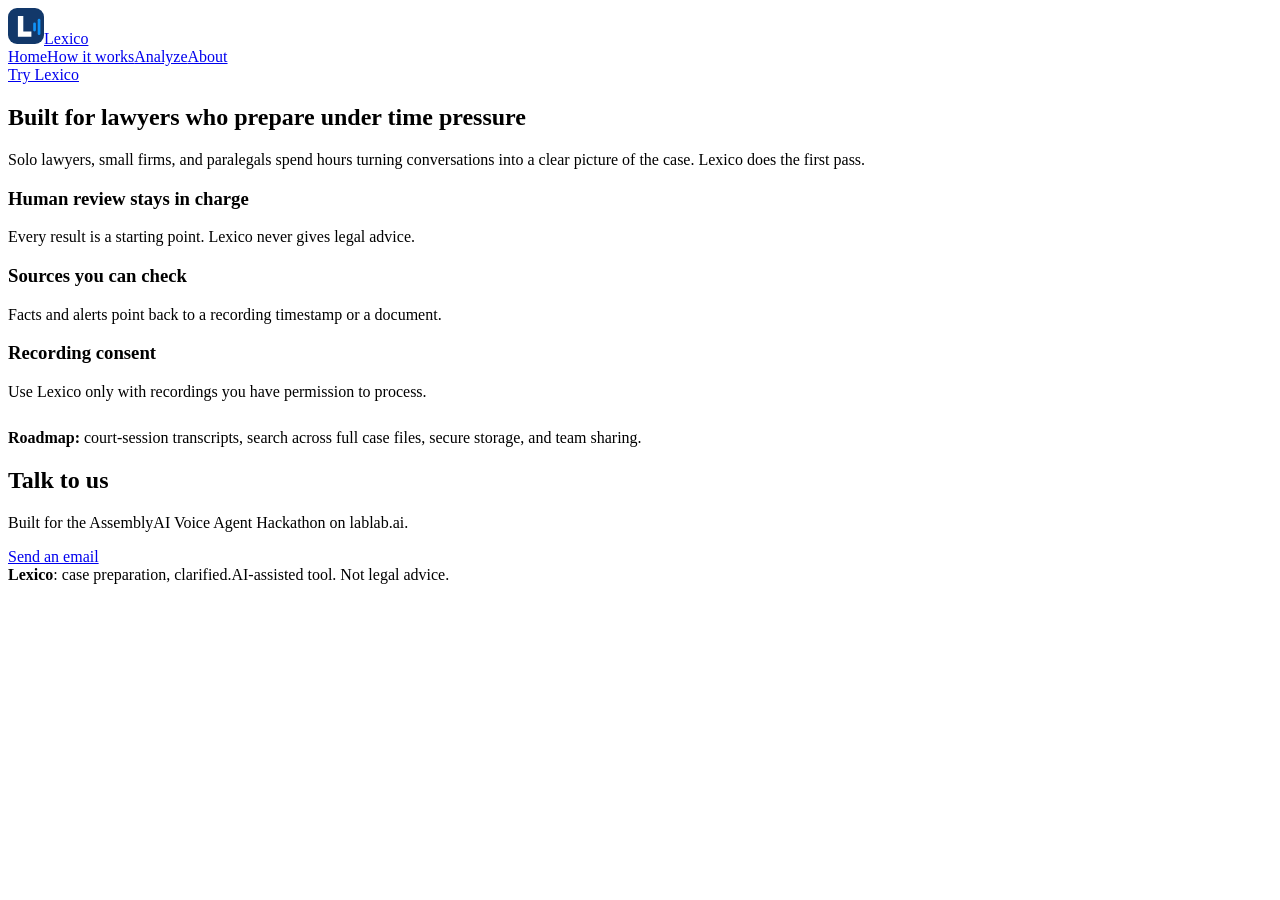
==== about.html @ 612268ec "Add files via upload" ====
<!DOCTYPE html>
<html lang="en"><head><meta charset="utf-8"><meta name="viewport" content="width=device-width, initial-scale=1">
<title>About Lexico</title><meta name="description" content="Who Lexico is for and where it is going.">
<link rel="icon" href="data:image/svg+xml,%3Csvg xmlns='http://www.w3.org/2000/svg' viewBox='0 0 40 40'%3E%3Crect width='40' height='40' rx='10' fill='%2312386A'/%3E%3Cpath d='M11 9h6v17h9v6H11z' fill='white'/%3E%3Crect x='28' y='16' width='3' height='10' rx='1.5' fill='%231192F7'/%3E%3Crect x='33' y='12' width='3' height='18' rx='1.5' fill='%231192F7'/%3E%3C/svg%3E">
<link href="https://fonts.googleapis.com/css2?family=Inter:wght@400;500;600;800&display=swap" rel="stylesheet">
<link rel="stylesheet" href="css/style.css"></head><body>
<header><div class="wrap bar"><a class="logo" href="index.html" aria-label="Lexico home">
<svg width="36" height="36" viewBox="0 0 40 40" aria-hidden="true"><rect width="40" height="40" rx="10" fill="#12386A"/><path d="M11 9h6v17h9v6H11z" fill="#fff"/><rect x="28" y="16" width="3" height="10" rx="1.5" fill="#1192F7"/><rect x="33" y="12" width="3" height="18" rx="1.5" fill="#1192F7"/></svg>Lexico</a><nav><a href="index.html">Home</a><a href="how-it-works.html">How it works</a><a href="analyze.html">Analyze</a><a href="about.html" class="on">About</a></nav><a class="btn small" href="analyze.html">Try Lexico</a></div></header>
<main><section id="about"><div class="wrap">
<h2>Built for lawyers who prepare under time pressure</h2>
<p class="sub">Solo lawyers, small firms, and paralegals spend hours turning conversations into a clear picture of the case. Lexico does the first pass.</p>
<div class="grid3">
<div class="card"><h3>Human review stays in charge</h3><p>Every result is a starting point. Lexico never gives legal advice.</p></div>
<div class="card"><h3>Sources you can check</h3><p>Facts and alerts point back to a recording timestamp or a document.</p></div>
<div class="card"><h3>Recording consent</h3><p>Use Lexico only with recordings you have permission to process.</p></div>
</div>
<p class="sub" style="margin-top:28px;margin-bottom:0"><b>Roadmap:</b> court-session transcripts, search across full case files, secure storage, and team sharing.</p>
</div></section><section id="contact"><div class="wrap"><div class="dark">
<h2>Talk to us</h2><p>Built for the AssemblyAI Voice Agent Hackathon on lablab.ai.</p>
<a class="btn" href="mailto:hello@example.com?subject=Lexico">Send an email</a>
</div></div></section></main>
<footer><div class="wrap"><span><b>Lexico</b>: case preparation, clarified.</span><span>AI-assisted tool. Not legal advice.</span></div></footer>
</body></html>
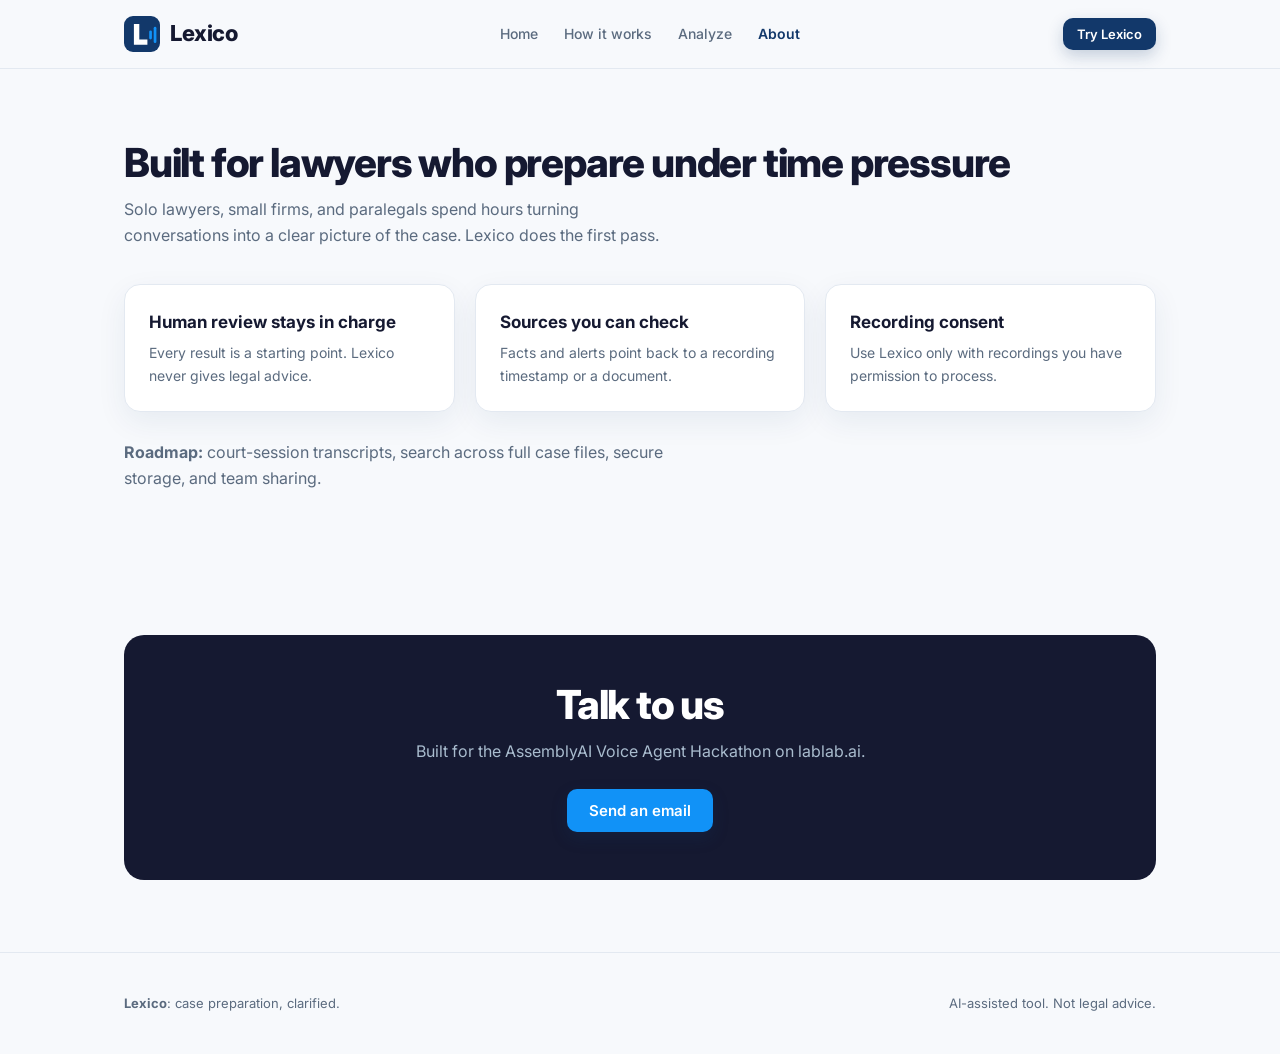
==== commit c47c53f5: "Add files via upload" ====
--- a/about.html
+++ b/about.html
@@ -3,7 +3,7 @@
 <title>About Lexico</title><meta name="description" content="Who Lexico is for and where it is going.">
 <link rel="icon" href="data:image/svg+xml,%3Csvg xmlns='http://www.w3.org/2000/svg' viewBox='0 0 40 40'%3E%3Crect width='40' height='40' rx='10' fill='%2312386A'/%3E%3Cpath d='M11 9h6v17h9v6H11z' fill='white'/%3E%3Crect x='28' y='16' width='3' height='10' rx='1.5' fill='%231192F7'/%3E%3Crect x='33' y='12' width='3' height='18' rx='1.5' fill='%231192F7'/%3E%3C/svg%3E">
 <link href="https://fonts.googleapis.com/css2?family=Inter:wght@400;500;600;800&display=swap" rel="stylesheet">
-<link rel="stylesheet" href="css/style.css"></head><body>
+<link rel="stylesheet" href="style.css"></head><body>
 <header><div class="wrap bar"><a class="logo" href="index.html" aria-label="Lexico home">
 <svg width="36" height="36" viewBox="0 0 40 40" aria-hidden="true"><rect width="40" height="40" rx="10" fill="#12386A"/><path d="M11 9h6v17h9v6H11z" fill="#fff"/><rect x="28" y="16" width="3" height="10" rx="1.5" fill="#1192F7"/><rect x="33" y="12" width="3" height="18" rx="1.5" fill="#1192F7"/></svg>Lexico</a><nav><a href="index.html">Home</a><a href="how-it-works.html">How it works</a><a href="analyze.html">Analyze</a><a href="about.html" class="on">About</a></nav><a class="btn small" href="analyze.html">Try Lexico</a></div></header>
 <main><section id="about"><div class="wrap">
--- a/style.css
+++ b/style.css
@@ -0,0 +1,75 @@
+:root{--navy:#12386A;--ink:#151931;--accent:#1192F7;--bg:#F7F9FC;--card:#fff;--muted:#A9BCCE;--text2:#5B6B7F;--alert:#E5484D;--ok:#448C7C}
+*{box-sizing:border-box;margin:0}
+html{scroll-behavior:smooth}
+body{font-family:Inter,system-ui,sans-serif;background:var(--bg);color:var(--ink);line-height:1.6}
+a{color:inherit;text-decoration:none}
+.wrap{max-width:1080px;margin:0 auto;padding:0 24px}
+:focus-visible{outline:3px solid var(--accent);outline-offset:2px}
+header{position:sticky;top:0;z-index:10;background:rgba(247,249,252,.92);backdrop-filter:blur(8px);border-bottom:1px solid #e3e9f1}
+.bar{display:flex;align-items:center;justify-content:space-between;height:68px}
+.logo{display:flex;align-items:center;gap:10px;font-weight:800;font-size:22px;letter-spacing:-.5px}
+nav{display:flex;gap:26px;font-size:14px;font-weight:500;color:var(--text2)}
+nav a:hover{color:var(--navy)}
+.btn{display:inline-block;background:var(--navy);color:#fff;border:0;border-radius:10px;padding:12px 22px;font:600 15px Inter,sans-serif;cursor:pointer;box-shadow:0 6px 16px rgba(18,56,106,.22)}
+.btn:hover{background:#0e2d55}.btn:disabled{opacity:.4;cursor:not-allowed;box-shadow:none}
+.btn.ghost{background:transparent;color:var(--navy);border:1.5px solid var(--muted);box-shadow:none}
+.btn.small{padding:8px 14px;font-size:13px}
+.hero{padding:88px 0 72px;display:grid;grid-template-columns:1.1fr .9fr;gap:56px;align-items:center}
+h1{font-size:clamp(38px,6vw,64px);line-height:1.04;letter-spacing:-2px;font-weight:800}
+h2{font-size:clamp(28px,4vw,40px);letter-spacing:-1.2px;line-height:1.1;font-weight:800;margin-bottom:12px}
+.lead{font-size:18px;color:var(--text2);margin:22px 0 30px;max-width:46ch}
+.row{display:flex;gap:12px;flex-wrap:wrap}
+.card{background:var(--card);border:1px solid #e3e9f1;border-radius:16px;padding:24px;box-shadow:0 10px 30px rgba(18,56,106,.07)}
+.pv small{color:var(--text2);font-size:13px}
+.pv h3{font-size:19px;margin:8px 0 18px;line-height:1.3}
+.stats{display:grid;grid-template-columns:repeat(3,1fr);gap:10px}
+.stat{background:var(--bg);border-radius:10px;padding:10px 14px;font-size:12px;color:var(--text2)}
+.stat b{display:block;font-size:22px;color:var(--ink)}
+.stat.red{background:#fdeaea}.stat.red b{color:var(--alert)}
+section{padding:72px 0}
+section.alt{background:#fff;border-top:1px solid #e3e9f1;border-bottom:1px solid #e3e9f1}
+.sub{color:var(--text2);max-width:56ch;margin-bottom:36px}
+.grid3{display:grid;grid-template-columns:repeat(3,1fr);gap:20px}
+.grid4{display:grid;grid-template-columns:repeat(4,1fr);gap:20px}
+.card h3{font-size:17px;margin-bottom:6px}
+.card p{font-size:14px;color:var(--text2)}
+.step{font-weight:800;font-size:13px;color:#fff;background:var(--accent);width:28px;height:28px;border-radius:50%;display:grid;place-items:center;margin-bottom:14px}
+.app{display:grid;grid-template-columns:360px 1fr;gap:24px;align-items:start}
+.drop{border:2px dashed var(--muted);border-radius:14px;padding:26px;text-align:center;color:var(--text2);font-size:14px;cursor:pointer;background:var(--bg)}
+.drop.on{border-color:var(--accent);background:#eaf5ff}
+.stack{display:grid;gap:12px;margin-top:14px}
+.mic{display:flex;align-items:center;justify-content:center;gap:10px}
+.dot{width:12px;height:12px;border-radius:50%;background:var(--accent)}
+.rec .dot{background:var(--alert);animation:pulse 1.1s infinite}
+@keyframes pulse{50%{box-shadow:0 0 0 8px rgba(229,72,77,.18)}}
+.tabs{display:flex;gap:6px;border-bottom:1px solid #e3e9f1;margin-bottom:18px;flex-wrap:wrap}
+.tab{background:none;border:0;padding:10px 14px;font:600 14px Inter,sans-serif;color:var(--text2);cursor:pointer;border-bottom:3px solid transparent}
+.tab[aria-selected=true]{color:var(--navy);border-color:var(--accent)}
+.badge{background:var(--alert);color:#fff;border-radius:99px;font-size:11px;padding:1px 7px;margin-left:6px}
+.pane{display:none;min-height:200px}.pane.on{display:block}
+.empty{color:var(--text2);font-size:14px;padding:24px 0}
+.kv{margin-bottom:14px}.kv b{display:block;font-size:13px;color:var(--navy);margin-bottom:2px}
+.kv div{font-size:14px;white-space:pre-wrap}
+.tl{border-left:2px solid var(--muted);margin-left:6px;padding-left:20px}
+.tl .ev{position:relative;margin-bottom:18px;font-size:14px}
+.tl .ev:before{content:"";position:absolute;left:-27px;top:6px;width:11px;height:11px;border-radius:50%;background:var(--accent);border:2px solid #fff}
+.tl .ev small{color:var(--text2);display:block}
+.flag{border-left:5px solid var(--alert);background:#fff6f6;border-radius:10px;padding:14px 16px;margin-bottom:14px;font-size:14px}
+.flag b{color:var(--alert)}
+.flag small{color:var(--text2);display:block;margin-top:6px}
+.tools{display:flex;gap:8px;margin-top:18px;flex-wrap:wrap}
+details{margin-top:18px;font-size:14px}summary{cursor:pointer;font-weight:600;color:var(--navy)}
+details p{margin-top:8px;color:var(--text2);white-space:pre-wrap}
+.msg{font-size:14px;margin-top:12px;color:var(--text2)}.msg.err{color:var(--alert)}
+.spin{display:inline-block;width:14px;height:14px;border:2px solid var(--muted);border-top-color:var(--accent);border-radius:50%;animation:sp .8s linear infinite;vertical-align:-2px;margin-right:8px}
+@keyframes sp{to{transform:rotate(360deg)}}
+.dark{background:var(--ink);color:#fff;border-radius:20px;padding:48px;text-align:center}
+.dark p{color:var(--muted);margin:8px 0 24px}
+.dark .btn{background:var(--accent)}
+footer{padding:40px 0;font-size:13px;color:var(--text2);border-top:1px solid #e3e9f1}
+footer .wrap{display:flex;justify-content:space-between;gap:20px;flex-wrap:wrap}
+@media(max-width:820px){.hero,.app,.grid3,.grid4{grid-template-columns:1fr}nav{display:flex;order:3;width:100%;gap:18px;overflow-x:auto;padding-bottom:10px}.bar{height:auto;flex-wrap:wrap;padding-top:12px}.hero{padding-top:48px}}
+@media(prefers-reduced-motion:reduce){*{animation:none!important}html{scroll-behavior:auto}}
+
+nav a.on{color:var(--navy);font-weight:600}
+.pv small{display:block}
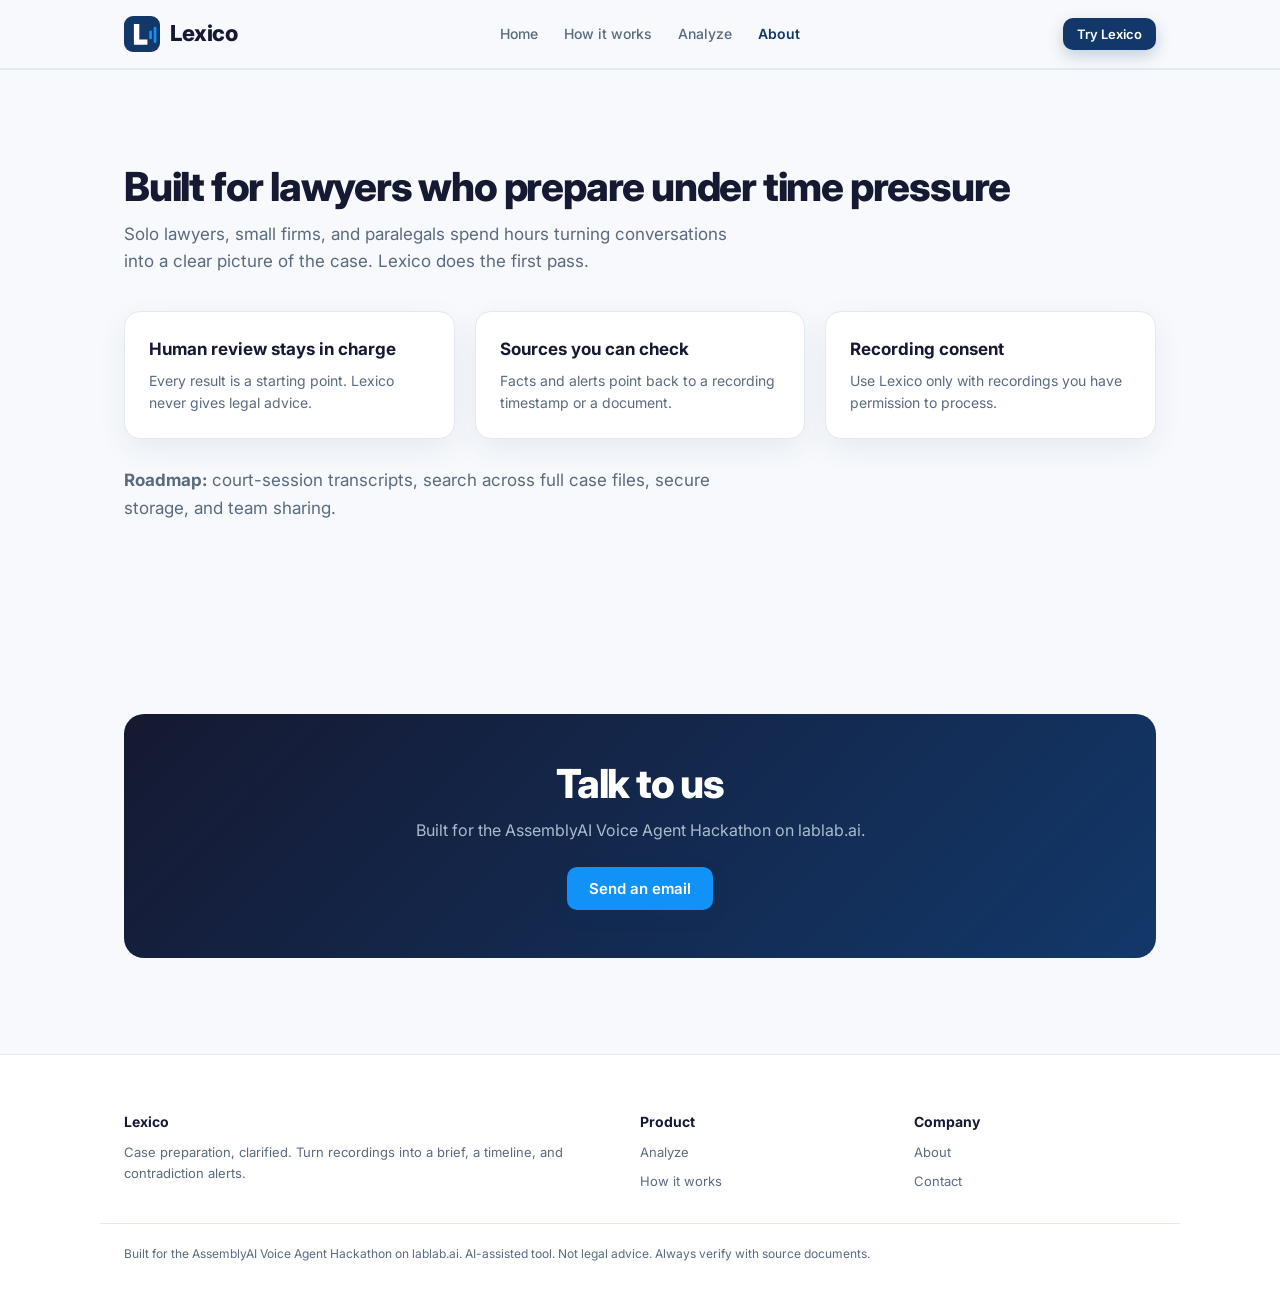
==== commit 59a2b087: "Add files via upload" ====
--- a/about.html
+++ b/about.html
@@ -19,5 +19,8 @@
 <h2>Talk to us</h2><p>Built for the AssemblyAI Voice Agent Hackathon on lablab.ai.</p>
 <a class="btn" href="mailto:hello@example.com?subject=Lexico">Send an email</a>
 </div></div></section></main>
-<footer><div class="wrap"><span><b>Lexico</b>: case preparation, clarified.</span><span>AI-assisted tool. Not legal advice.</span></div></footer>
+<footer><div class="wrap fgrid"><div><b>Lexico</b><span>Case preparation, clarified. Turn recordings into a brief, a timeline, and contradiction alerts.</span></div>
+<div><b>Product</b><a href="analyze.html">Analyze</a><a href="how-it-works.html">How it works</a></div>
+<div><b>Company</b><a href="about.html">About</a><a href="about.html#contact">Contact</a></div></div>
+<div class="wrap fine">Built for the AssemblyAI Voice Agent Hackathon on lablab.ai. AI-assisted tool. Not legal advice. Always verify with source documents.</div></footer>
 </body></html>
--- a/style.css
+++ b/style.css
@@ -72,4 +72,59 @@
 @media(prefers-reduced-motion:reduce){*{animation:none!important}html{scroll-behavior:auto}}
 
 nav a.on{color:var(--navy);font-weight:600}
-.pv small{display:block}+.pv small{display:block}
+/* --- polish --- */
+body{-webkit-font-smoothing:antialiased}
+section{padding:96px 0}
+.herobg{background:radial-gradient(900px 420px at 85% -10%,#dcecff 0%,transparent 60%),linear-gradient(#f7f9fc,#f7f9fc)}
+.hero{padding:96px 0 88px}
+.pill{display:inline-flex;align-items:center;gap:8px;background:#fff;border:1px solid #dbe4ef;border-radius:99px;padding:6px 14px;font-size:13px;font-weight:500;color:var(--text2);margin-bottom:22px}
+.pill i{width:8px;height:8px;border-radius:50%;background:var(--ok)}
+h1 em{font-style:normal;color:var(--navy)}
+.eyebrow{font-size:12px;font-weight:600;letter-spacing:.09em;text-transform:uppercase;color:var(--accent);margin-bottom:12px}
+.btn{transition:transform .15s,box-shadow .15s,background .15s}
+.btn:hover{transform:translateY(-1px);box-shadow:0 10px 22px rgba(18,56,106,.28)}
+.btn.ghost:hover{background:#fff;box-shadow:0 6px 16px rgba(18,56,106,.1)}
+.card{transition:transform .2s,box-shadow .2s,border-color .2s}
+.grid3 .card:hover,.grid4 .card:hover{transform:translateY(-3px);box-shadow:0 16px 36px rgba(18,56,106,.12);border-color:#cfdcec}
+.ico{width:46px;height:46px;border-radius:12px;background:#eaf5ff;display:grid;place-items:center;margin-bottom:16px}
+.ico svg{width:22px;height:22px;stroke:var(--accent);fill:none;stroke-width:1.8;stroke-linecap:round;stroke-linejoin:round}
+.pvwrap{position:relative}
+.pv{padding:26px;box-shadow:0 24px 60px rgba(18,56,106,.16)}
+.pvtop{display:flex;justify-content:space-between;align-items:center;margin-bottom:6px}
+.ok{background:#e8f3f0;color:var(--ok);font-size:12px;font-weight:600;padding:3px 10px;border-radius:99px}
+.float{position:absolute;left:-24px;bottom:-18px;background:var(--ink);color:#fff;font-size:13px;font-weight:600;padding:11px 16px;border-radius:12px;box-shadow:0 12px 28px rgba(21,25,49,.3);display:flex;align-items:center;gap:10px}
+.float span{display:flex;gap:3px;align-items:flex-end;height:16px}
+.float span b{width:3px;background:var(--accent);border-radius:2px}
+.trust{border-top:1px solid #e3e9f1;border-bottom:1px solid #e3e9f1;background:#fff;padding:22px 0;font-size:14px;color:var(--text2)}
+.trust .wrap{display:flex;gap:14px 36px;flex-wrap:wrap;align-items:center;justify-content:center}
+.trust b{color:var(--ink);font-weight:600}
+.tab{border-radius:8px 8px 0 0}.tab:hover{color:var(--navy);background:#f1f6fc}
+.app>.card:first-child{position:sticky;top:88px}
+.sub{font-size:17px}
+.dark{background:linear-gradient(135deg,#151931,#12386A)}
+header{box-shadow:0 1px 0 #e3e9f1}
+footer{background:#fff;padding:56px 0 28px}
+footer .fgrid{display:grid;grid-template-columns:2fr 1fr 1fr;gap:32px}
+footer .fgrid div{display:flex;flex-direction:column;gap:8px}
+footer .fgrid b{color:var(--ink);font-size:14px}
+footer .fgrid a:hover{color:var(--navy)}
+footer .fine{display:block;margin-top:32px;padding-top:20px;border-top:1px solid #e3e9f1;font-size:12px}
+@media(max-width:820px){footer .fgrid{grid-template-columns:1fr}.float{left:8px}section{padding:64px 0}.hero{padding:56px 0}}
+
+/* fixes + live card */
+.drop{display:block}
+.drop small{display:block;margin-top:6px;color:var(--muted)}
+.pv{padding:0;overflow:hidden}
+.pv .hd{display:flex;align-items:center;gap:12px;padding:20px 24px}
+.pv .hd .ico{margin:0;width:40px;height:40px}
+.pv .hd b{display:block;font-size:14px}
+.pv .hd small{font-size:12px}
+.pv .hd .ok{margin-left:auto}
+.pv .bd{padding:20px 24px;border-top:1px solid #e3e9f1}
+.pv .bd h3{font-size:19px;line-height:1.35;margin:8px 0 18px;font-weight:600}
+.pv .eyebrow{margin:0;font-size:11px}
+.pv .stat{padding:12px 14px}
+.pv .stat .lab{display:block;font-size:11px;font-weight:600;letter-spacing:.08em;color:var(--text2);margin-bottom:2px}
+.pv .stat b{font-size:24px}
+.pv .ft{padding:14px 24px;border-top:1px solid #e3e9f1;font-size:12px;color:var(--text2)}
